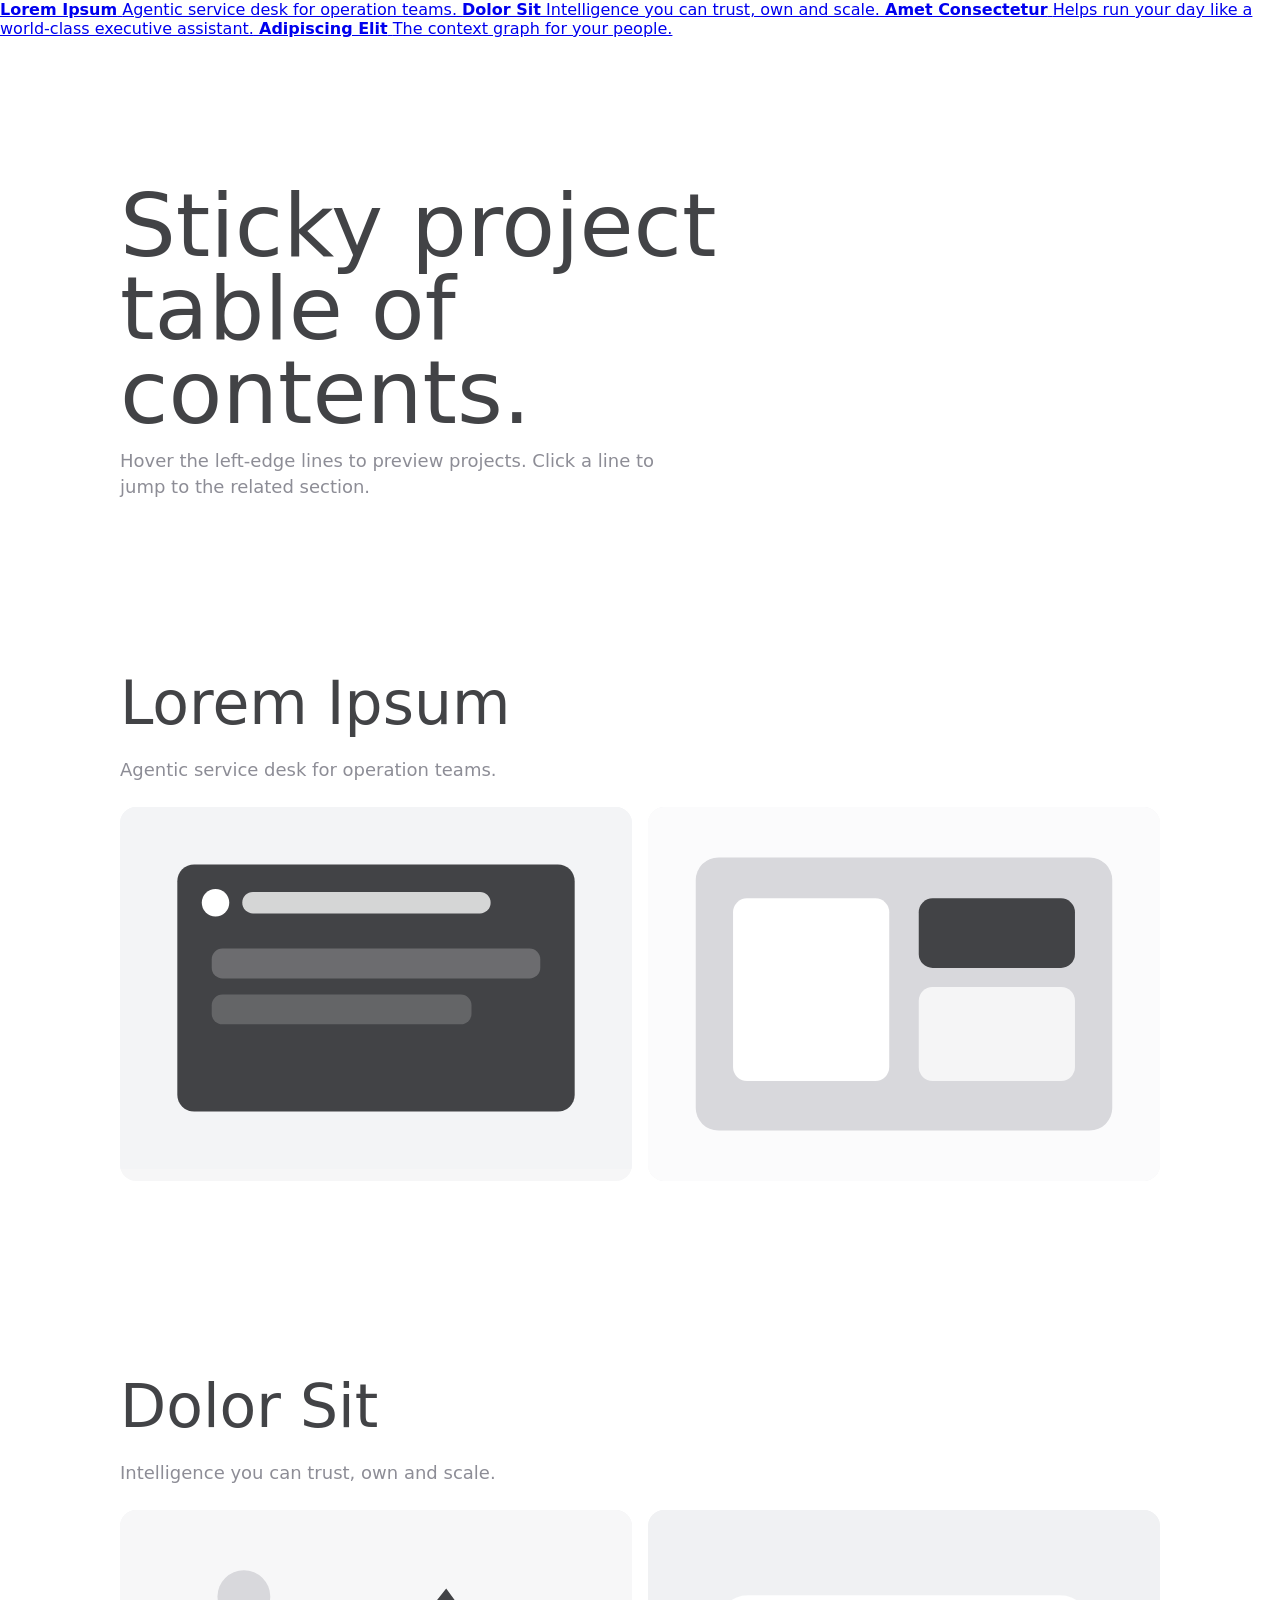
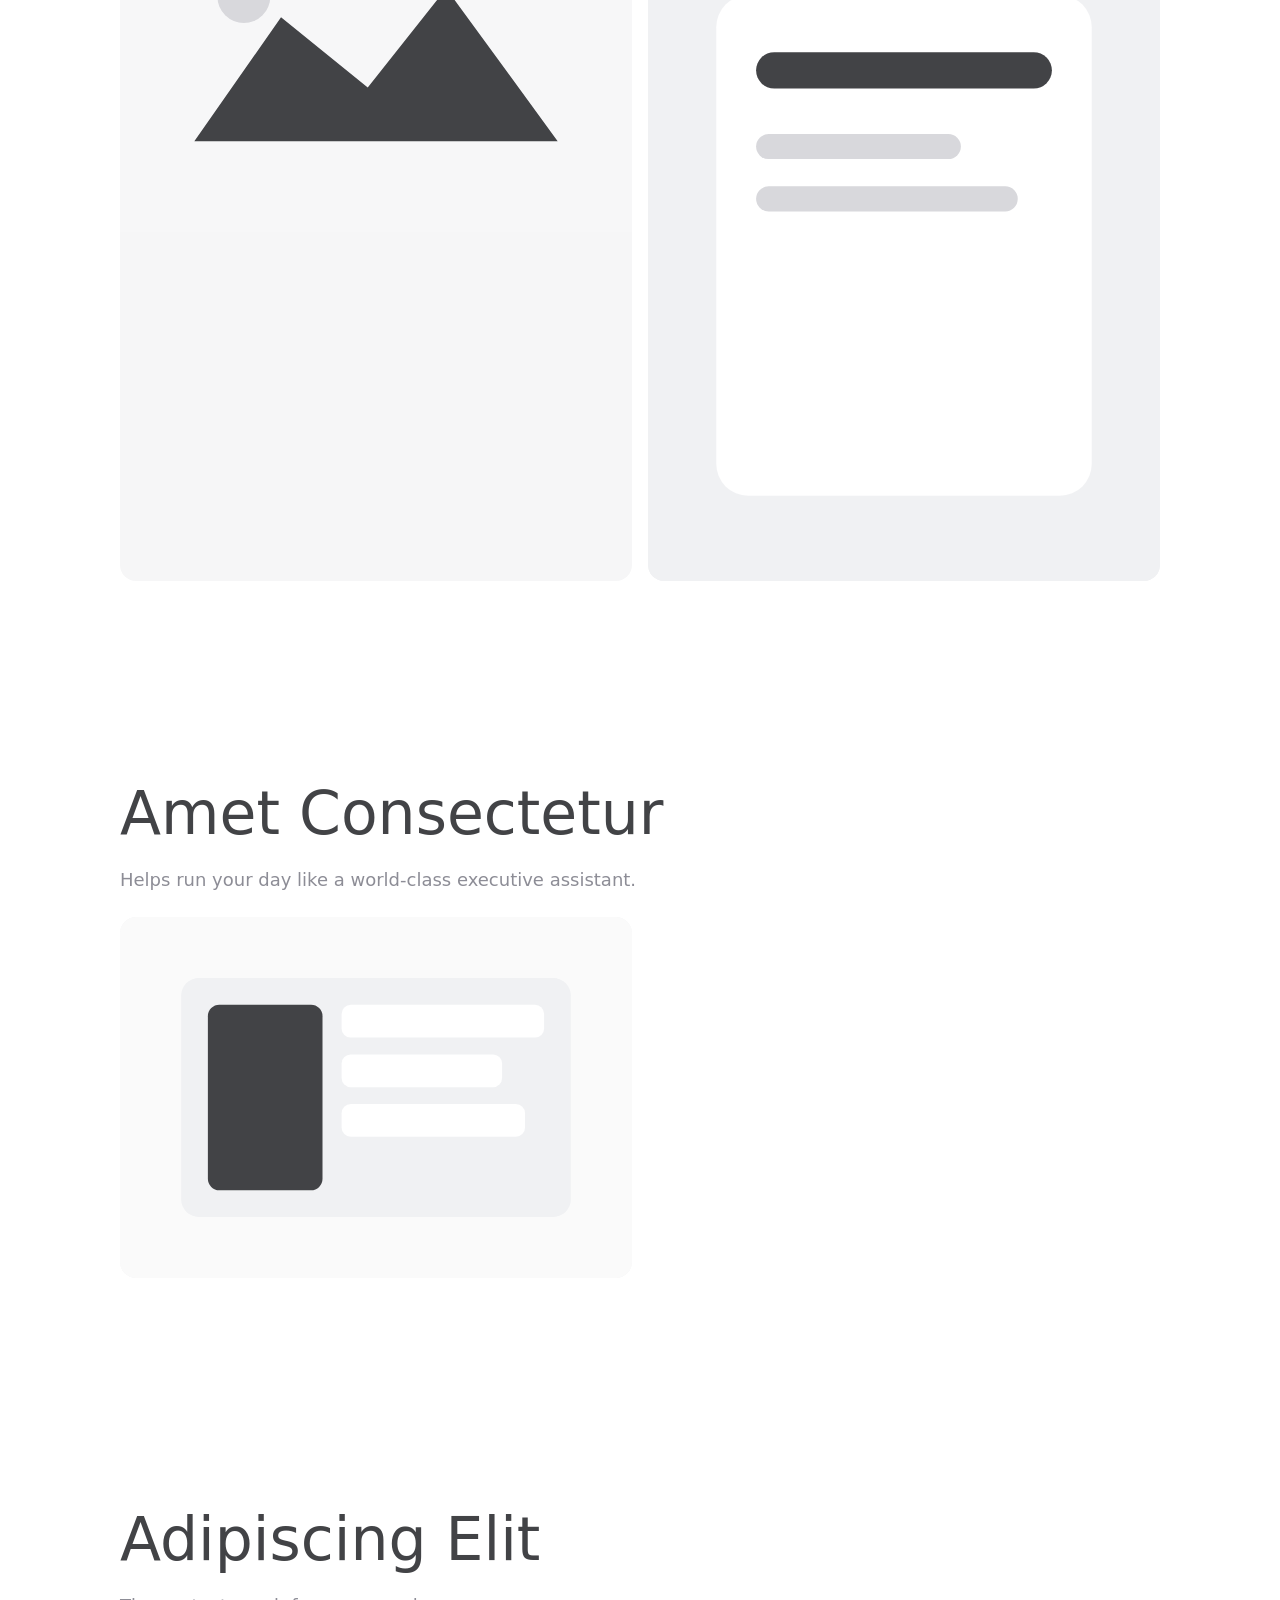
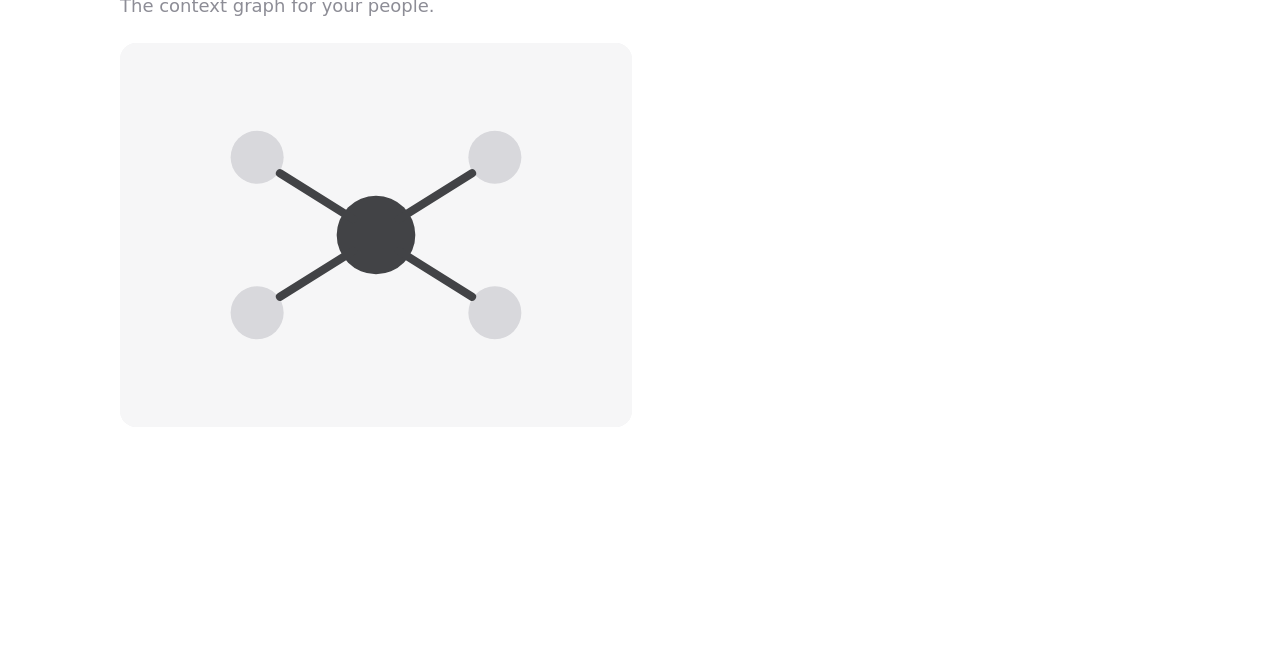
==== demo/index.html @ 6c4bca3b "Use lorem ipsum labels in demo" ====
<!doctype html>
<html lang="en">
  <head>
    <meta charset="UTF-8" />
    <meta name="viewport" content="width=device-width, initial-scale=1.0" />
    <title>Project TOC Component Demo</title>
    <link rel="stylesheet" href="../src/project-toc.css" />
    <style>
      * {
        box-sizing: border-box;
      }

      html {
        scroll-behavior: smooth;
      }

      body {
        margin: 0;
        background: #ffffff;
        color: #424346;
        font-family: Inter, ui-sans-serif, system-ui, -apple-system, BlinkMacSystemFont, "Segoe UI", sans-serif;
      }

      main {
        width: min(1040px, calc(100vw - 48px));
        margin: 0 auto;
        padding: 88px 0 120px;
      }

      .intro {
        min-height: 48vh;
        display: grid;
        align-content: center;
        gap: 14px;
      }

      h1,
      h2,
      p {
        margin: 0;
        font-weight: 400;
        letter-spacing: 0;
      }

      h1 {
        max-width: 760px;
        font-size: clamp(44px, 7vw, 88px);
        line-height: 0.95;
      }

      .intro p,
      .project-section p {
        max-width: 580px;
        color: #8d8d96;
        font-size: 18px;
        line-height: 1.45;
      }

      .project-section {
        min-height: 82vh;
        display: grid;
        align-content: center;
        gap: 24px;
        padding: 80px 0;
      }

      .project-section h2 {
        font-size: clamp(32px, 5vw, 60px);
        line-height: 1;
      }

      .project-gallery {
        display: grid;
        grid-template-columns: repeat(2, minmax(0, 1fr));
        gap: 16px;
      }

      .project-shot {
        margin: 0;
        overflow: hidden;
        border-radius: 16px;
        background: #f6f6f7;
      }

      .project-shot img {
        display: block;
        width: 100%;
        height: auto;
      }

      @media (max-width: 767px) {
        main {
          width: min(100% - 32px, 680px);
          padding-top: 48px;
        }

        .project-gallery {
          grid-template-columns: 1fr;
        }
      }
    </style>
  </head>
  <body>
    <nav class="project-toc" aria-label="Project table of contents">
      <a href="#ravenna" aria-label="Lorem Ipsum" aria-current="true">
        <span class="project-toc-line" aria-hidden="true"></span>
        <span class="project-toc-tooltip" role="tooltip">
          <span class="project-toc-copy">
            <strong>Lorem Ipsum</strong>
            <span>Agentic service desk for operation teams.</span>
          </span>
        </span>
      </a>
      <a href="#applied-compute" aria-label="Dolor Sit">
        <span class="project-toc-line" aria-hidden="true"></span>
        <span class="project-toc-tooltip" role="tooltip">
          <span class="project-toc-copy">
            <strong>Dolor Sit</strong>
            <span>Intelligence you can trust, own and scale.</span>
          </span>
        </span>
      </a>
      <a href="#lindy" aria-label="Amet Consectetur">
        <span class="project-toc-line" aria-hidden="true"></span>
        <span class="project-toc-tooltip" role="tooltip">
          <span class="project-toc-copy">
            <strong>Amet Consectetur</strong>
            <span>Helps run your day like a world-class executive assistant.</span>
          </span>
        </span>
      </a>
      <a href="#windmill" aria-label="Adipiscing Elit">
        <span class="project-toc-line" aria-hidden="true"></span>
        <span class="project-toc-tooltip" role="tooltip">
          <span class="project-toc-copy">
            <strong>Adipiscing Elit</strong>
            <span>The context graph for your people.</span>
          </span>
        </span>
      </a>
    </nav>

    <main>
      <section class="intro">
        <h1>Sticky project table of contents.</h1>
        <p>Hover the left-edge lines to preview projects. Click a line to jump to the related section.</p>
      </section>

      <section id="ravenna" class="project-section">
        <h2>Lorem Ipsum</h2>
        <p>Agentic service desk for operation teams.</p>
        <div class="project-gallery">
          <figure class="project-shot">
            <img src="data:image/svg+xml,%3Csvg xmlns='http://www.w3.org/2000/svg' width='1340' height='946' viewBox='0 0 1340 946'%3E%3Crect width='1340' height='946' fill='%23f3f4f6'/%3E%3Crect x='150' y='150' width='1040' height='646' rx='44' fill='%23424346'/%3E%3Ccircle cx='250' cy='250' r='36' fill='%23ffffff'/%3E%3Crect x='320' y='222' width='650' height='56' rx='28' fill='%23ffffff' opacity='.78'/%3E%3Crect x='240' y='370' width='860' height='78' rx='28' fill='%23ffffff' opacity='.22'/%3E%3Crect x='240' y='490' width='680' height='78' rx='28' fill='%23ffffff' opacity='.18'/%3E%3C/svg%3E" alt="" />
          </figure>
          <figure class="project-shot">
            <img src="data:image/svg+xml,%3Csvg xmlns='http://www.w3.org/2000/svg' width='1180' height='860' viewBox='0 0 1180 860'%3E%3Crect width='1180' height='860' fill='%23fbfbfc'/%3E%3Crect x='110' y='116' width='960' height='628' rx='52' fill='%23d8d8dc'/%3E%3Crect x='196' y='210' width='360' height='420' rx='32' fill='%23ffffff'/%3E%3Crect x='624' y='210' width='360' height='160' rx='32' fill='%23424346'/%3E%3Crect x='624' y='414' width='360' height='216' rx='32' fill='%23ffffff' opacity='.76'/%3E%3C/svg%3E" alt="" />
          </figure>
        </div>
      </section>

      <section id="applied-compute" class="project-section">
        <h2>Dolor Sit</h2>
        <p>Intelligence you can trust, own and scale.</p>
        <div class="project-gallery">
          <figure class="project-shot">
            <img src="data:image/svg+xml,%3Csvg xmlns='http://www.w3.org/2000/svg' width='1240' height='780' viewBox='0 0 1240 780'%3E%3Crect width='1240' height='780' fill='%23f7f7f8'/%3E%3Cpath d='M180 560L390 260l210 170 190-240 270 370z' fill='%23424346'/%3E%3Ccircle cx='300' cy='210' r='64' fill='%23d8d8dc'/%3E%3C/svg%3E" alt="" />
          </figure>
          <figure class="project-shot">
            <img src="data:image/svg+xml,%3Csvg xmlns='http://www.w3.org/2000/svg' width='900' height='1180' viewBox='0 0 900 1180'%3E%3Crect width='900' height='1180' fill='%23f0f1f3'/%3E%3Crect x='120' y='150' width='660' height='880' rx='56' fill='%23ffffff'/%3E%3Crect x='190' y='250' width='520' height='64' rx='32' fill='%23424346'/%3E%3Crect x='190' y='394' width='360' height='44' rx='22' fill='%23d8d8dc'/%3E%3Crect x='190' y='486' width='460' height='44' rx='22' fill='%23d8d8dc'/%3E%3C/svg%3E" alt="" />
          </figure>
        </div>
      </section>

      <section id="lindy" class="project-section">
        <h2>Amet Consectetur</h2>
        <p>Helps run your day like a world-class executive assistant.</p>
        <div class="project-gallery">
          <figure class="project-shot">
            <img src="data:image/svg+xml,%3Csvg xmlns='http://www.w3.org/2000/svg' width='1340' height='946' viewBox='0 0 1340 946'%3E%3Crect width='1340' height='946' fill='%23fafafa'/%3E%3Crect x='160' y='160' width='1020' height='626' rx='46' fill='%23f0f1f3'/%3E%3Crect x='230' y='230' width='300' height='486' rx='30' fill='%23424346'/%3E%3Crect x='580' y='230' width='530' height='86' rx='24' fill='%23ffffff'/%3E%3Crect x='580' y='360' width='420' height='86' rx='24' fill='%23ffffff'/%3E%3Crect x='580' y='490' width='480' height='86' rx='24' fill='%23ffffff'/%3E%3C/svg%3E" alt="" />
          </figure>
        </div>
      </section>

      <section id="windmill" class="project-section">
        <h2>Adipiscing Elit</h2>
        <p>The context graph for your people.</p>
        <div class="project-gallery">
          <figure class="project-shot">
            <img src="data:image/svg+xml,%3Csvg xmlns='http://www.w3.org/2000/svg' width='1120' height='840' viewBox='0 0 1120 840'%3E%3Crect width='1120' height='840' fill='%23f6f6f7'/%3E%3Ccircle cx='560' cy='420' r='86' fill='%23424346'/%3E%3Ccircle cx='300' cy='250' r='58' fill='%23d8d8dc'/%3E%3Ccircle cx='820' cy='250' r='58' fill='%23d8d8dc'/%3E%3Ccircle cx='300' cy='590' r='58' fill='%23d8d8dc'/%3E%3Ccircle cx='820' cy='590' r='58' fill='%23d8d8dc'/%3E%3Cpath d='M350 285l160 100M770 285L610 385M350 555l160-100M770 555L610 455' stroke='%23424346' stroke-width='18' stroke-linecap='round'/%3E%3C/svg%3E" alt="" />
          </figure>
        </div>
      </section>
    </main>

    <script type="module">
      import { initProjectToc } from "../src/project-toc.js";

      initProjectToc();
    </script>
  </body>
</html>
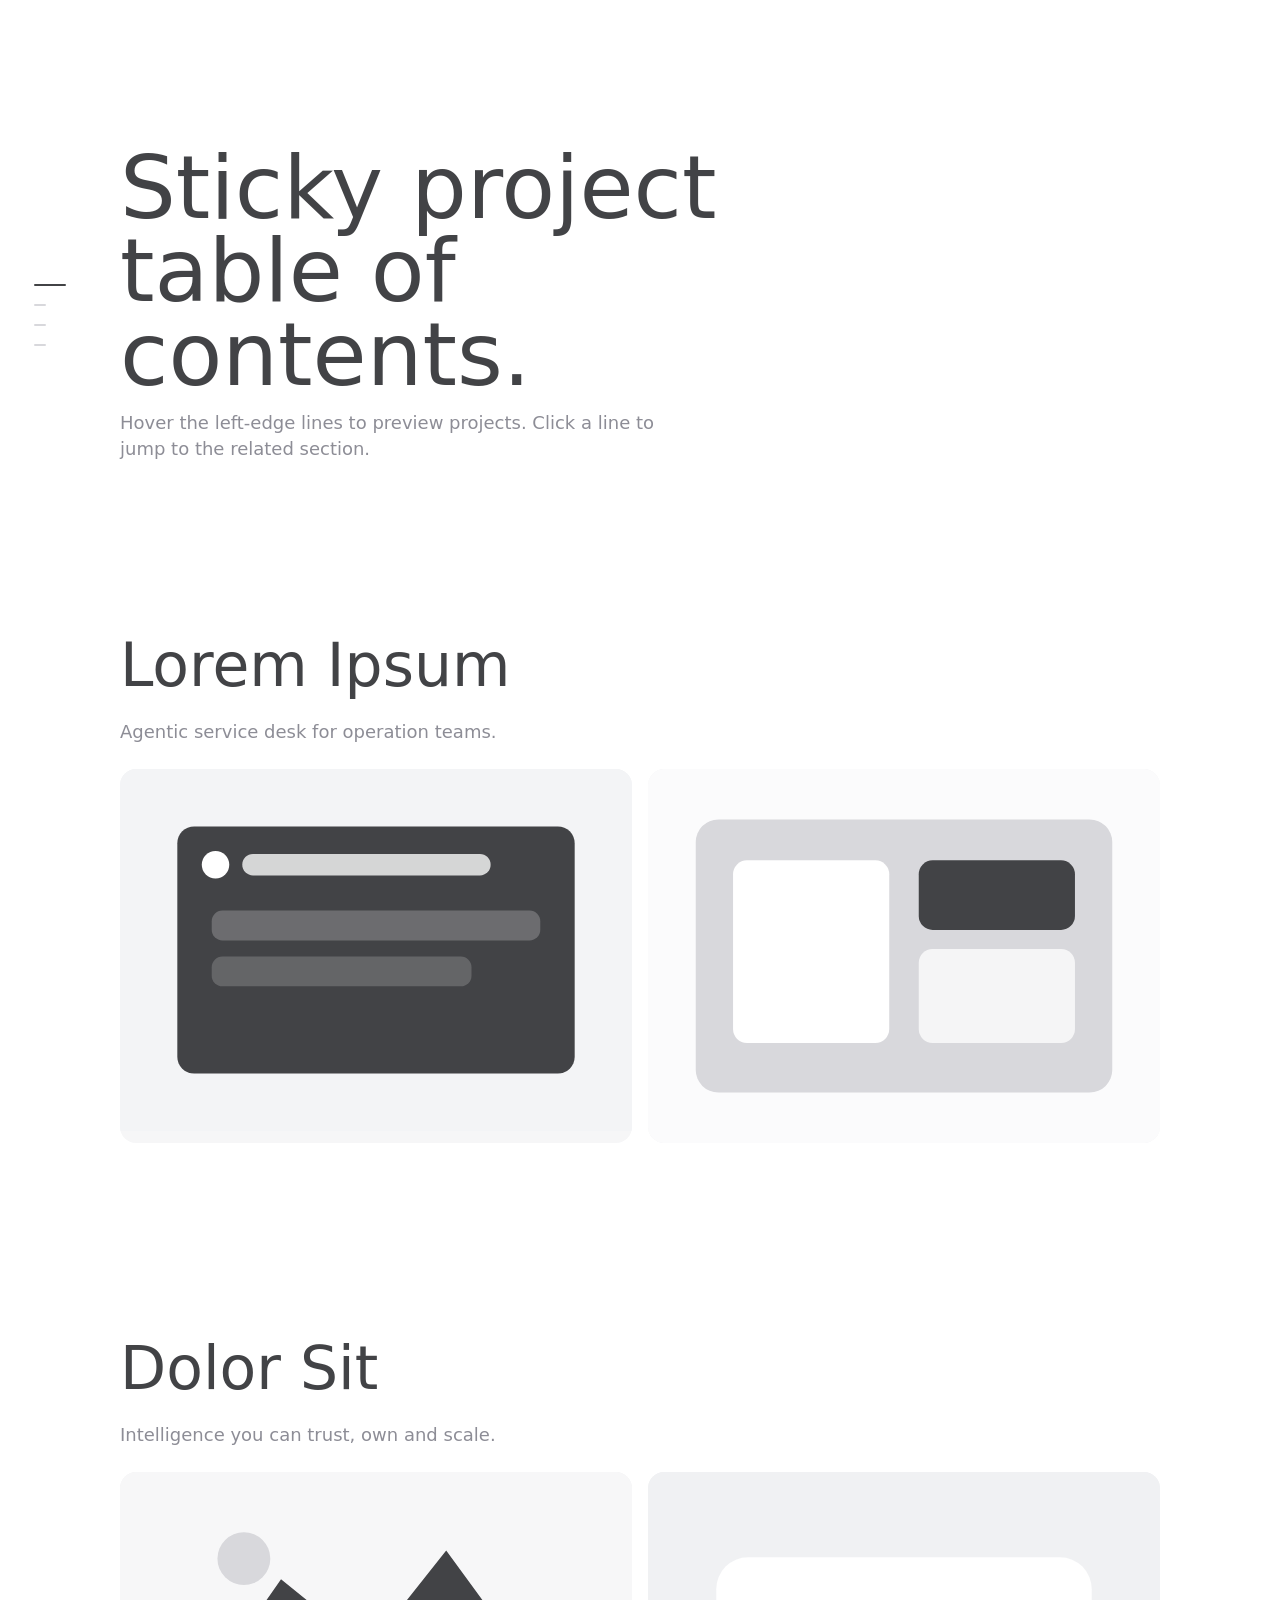
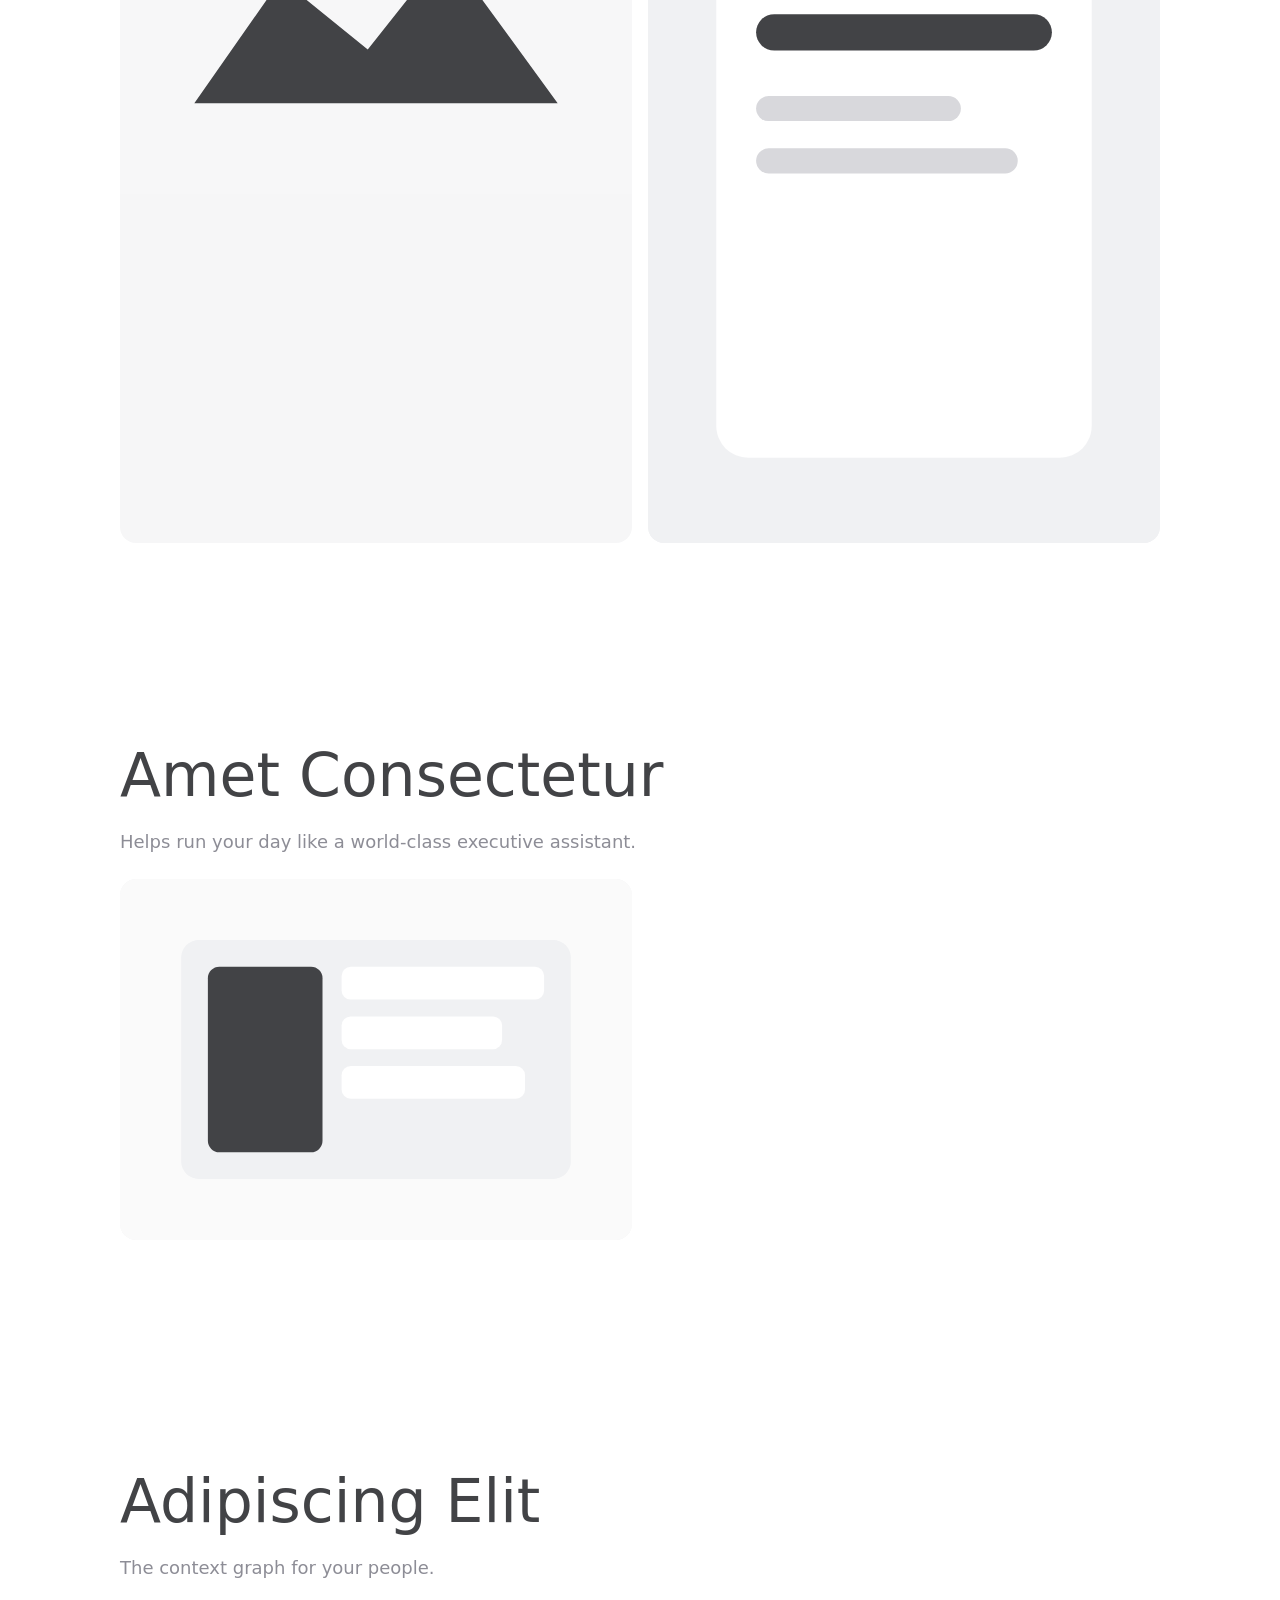
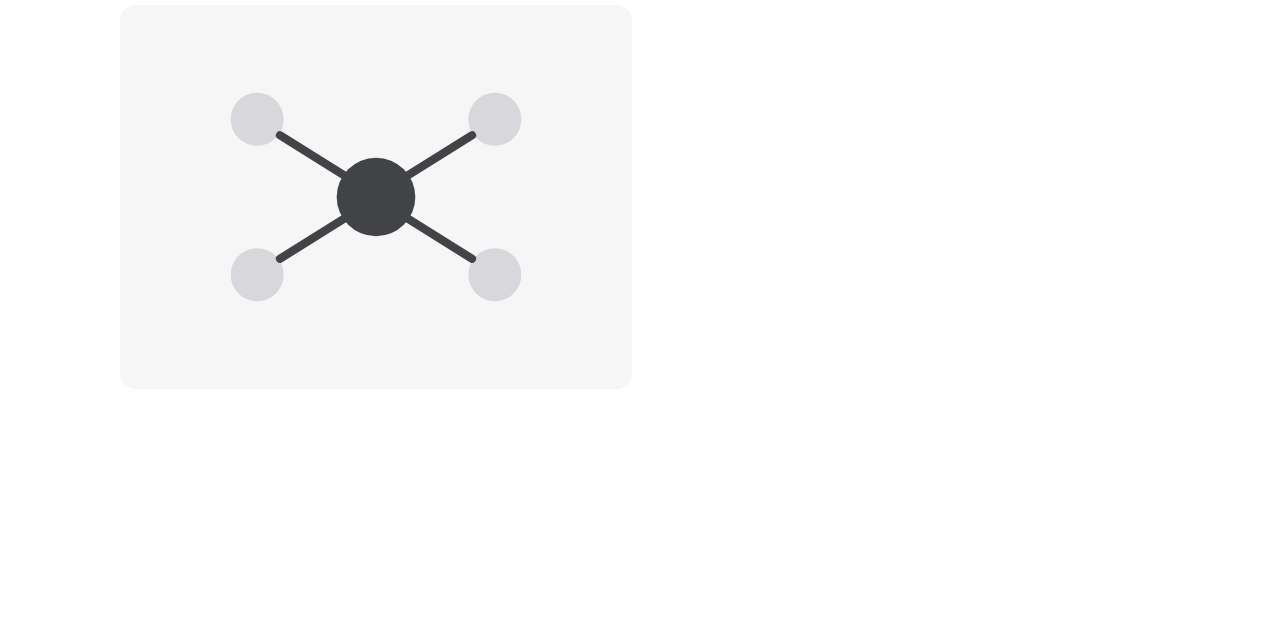
==== commit db0bcee8: "Bust demo cache for magnetic toc" ====
--- a/demo/index.html
+++ b/demo/index.html
@@ -4,7 +4,7 @@
     <meta charset="UTF-8" />
     <meta name="viewport" content="width=device-width, initial-scale=1.0" />
     <title>Project TOC Component Demo</title>
-    <link rel="stylesheet" href="../src/project-toc.css" />
+    <link rel="stylesheet" href="../src/project-toc.css?v=magnetic-1" />
     <style>
       * {
         box-sizing: border-box;
@@ -194,7 +194,7 @@
     </main>
 
     <script type="module">
-      import { initProjectToc } from "../src/project-toc.js";
+      import { initProjectToc } from "../src/project-toc.js?v=magnetic-1";
 
       initProjectToc();
     </script>
--- a/src/project-toc.css
+++ b/src/project-toc.css
@@ -0,0 +1,212 @@
+:root {
+  --project-toc-left: 34px;
+  --project-toc-top: max(160px, 30.6vh);
+  --project-toc-width: 366px;
+  --project-toc-item-width: 64px;
+  --project-toc-item-height: 20px;
+  --project-toc-line-width: 12px;
+  --project-toc-line-active-width: 32px;
+  --project-toc-line-height: 2px;
+  --project-toc-line-magnetic-delta: 20px;
+  --project-toc-line-color: #d8d8dc;
+  --project-toc-line-active-color: #424346;
+  --project-toc-tooltip-left: 72px;
+  --project-toc-tooltip-width: 286px;
+  --project-toc-tooltip-bg: #424346;
+  --project-toc-tooltip-color: #f7f7f8;
+  --project-toc-tooltip-muted: #a1a1aa;
+}
+
+.project-toc {
+  position: fixed;
+  top: var(--project-toc-top);
+  left: var(--project-toc-left);
+  z-index: 40;
+  display: flex;
+  flex-direction: column;
+  gap: 0;
+  width: var(--project-toc-width);
+  pointer-events: none;
+}
+
+.project-toc a {
+  position: relative;
+  display: block;
+  width: var(--project-toc-item-width);
+  height: var(--project-toc-item-height);
+  color: var(--project-toc-line-active-color);
+  outline: none;
+  pointer-events: auto;
+}
+
+.project-toc a:hover,
+.project-toc a:focus-visible,
+.project-toc a.is-hovered {
+  z-index: 2;
+}
+
+.project-toc a::before {
+  position: absolute;
+  top: 3px;
+  right: -18px;
+  bottom: 3px;
+  left: 0;
+  content: "";
+}
+
+.project-toc-line {
+  position: absolute;
+  top: 50%;
+  left: 0;
+  display: block;
+  width: calc(var(--project-toc-line-width) + (var(--project-toc-line-magnetic-delta) * var(--project-toc-magnet, 0)));
+  height: var(--project-toc-line-height);
+  border-radius: 999px;
+  background: var(--project-toc-line-color);
+  transform-origin: left center;
+  transform: translateY(-50%);
+  will-change: width, background, transform;
+  transition:
+    width 260ms cubic-bezier(0.16, 1, 0.3, 1),
+    background 180ms ease,
+    opacity 180ms ease,
+    transform 260ms cubic-bezier(0.16, 1, 0.3, 1);
+}
+
+.project-toc a:hover .project-toc-line,
+.project-toc a:focus-visible .project-toc-line,
+.project-toc a.is-hovered .project-toc-line,
+.project-toc a.is-active .project-toc-line {
+  width: var(--project-toc-line-active-width);
+  background: var(--project-toc-line-active-color);
+}
+
+.project-toc a:active .project-toc-line {
+  transform: translateY(-50%) scaleX(0.92);
+}
+
+.project-toc-tooltip {
+  position: absolute;
+  top: 50%;
+  left: var(--project-toc-tooltip-left);
+  display: flex;
+  width: var(--project-toc-tooltip-width);
+  min-height: 174px;
+  flex-direction: column;
+  gap: 10px;
+  padding: 10px;
+  border-radius: 8px;
+  background: var(--project-toc-tooltip-bg);
+  color: var(--project-toc-tooltip-color);
+  opacity: 0;
+  pointer-events: none;
+  transform: translate3d(-10px, -50%, 0) scale(0.985);
+  transform-origin: left top;
+  transition:
+    opacity 160ms ease,
+    transform 220ms cubic-bezier(0.2, 0, 0, 1);
+  transition-delay: 30ms;
+}
+
+.project-toc-preview {
+  position: relative;
+  display: block;
+  width: 100%;
+  overflow: hidden;
+  border-radius: 5px;
+  background: transparent;
+  aspect-ratio: var(--project-toc-preview-ratio, 1340 / 946);
+}
+
+.project-toc-preview-image {
+  position: absolute;
+  inset: 0;
+  display: block;
+  width: 100%;
+  height: 100%;
+  object-fit: contain;
+  opacity: 0;
+  transform: scale(1.006);
+  backface-visibility: hidden;
+  will-change: opacity, transform;
+  transition:
+    opacity 280ms ease,
+    transform 620ms cubic-bezier(0.2, 0, 0, 1);
+}
+
+.project-toc-preview-image.is-visible {
+  opacity: 0.92;
+  transform: scale(1);
+}
+
+.project-toc-preview-dots {
+  position: absolute;
+  right: 8px;
+  bottom: 8px;
+  left: 8px;
+  display: flex;
+  align-items: center;
+  justify-content: center;
+  gap: 4px;
+  pointer-events: none;
+}
+
+.project-toc-preview-dot {
+  display: block;
+  width: 4px;
+  height: 4px;
+  border-radius: 999px;
+  background: rgba(255, 255, 255, 0.32);
+  transition:
+    width 180ms cubic-bezier(0.2, 0, 0, 1),
+    background 180ms ease;
+}
+
+.project-toc-preview-dot.is-active {
+  width: 12px;
+  background: rgba(255, 255, 255, 0.86);
+}
+
+.project-toc-copy {
+  display: flex;
+  flex-direction: column;
+  gap: 2px;
+  min-width: 0;
+}
+
+.project-toc-copy strong,
+.project-toc-copy span {
+  display: block;
+  font-size: 14px;
+  font-weight: 400;
+  letter-spacing: -0.13px;
+  line-height: 18px;
+}
+
+.project-toc-copy span {
+  color: var(--project-toc-tooltip-muted);
+}
+
+.project-toc a:hover .project-toc-tooltip,
+.project-toc a:focus-visible .project-toc-tooltip,
+.project-toc a.is-hovered .project-toc-tooltip {
+  opacity: 1;
+  pointer-events: auto;
+  transform: translate3d(0, -50%, 0) scale(1);
+  transition-delay: 0ms;
+}
+
+@media (max-width: 767px) {
+  .project-toc {
+    display: none;
+  }
+}
+
+@media (prefers-reduced-motion: reduce) {
+  .project-toc-line,
+  .project-toc-tooltip,
+  .project-toc-preview-image,
+  .project-toc-preview-dot {
+    transition: none;
+  }
+}
